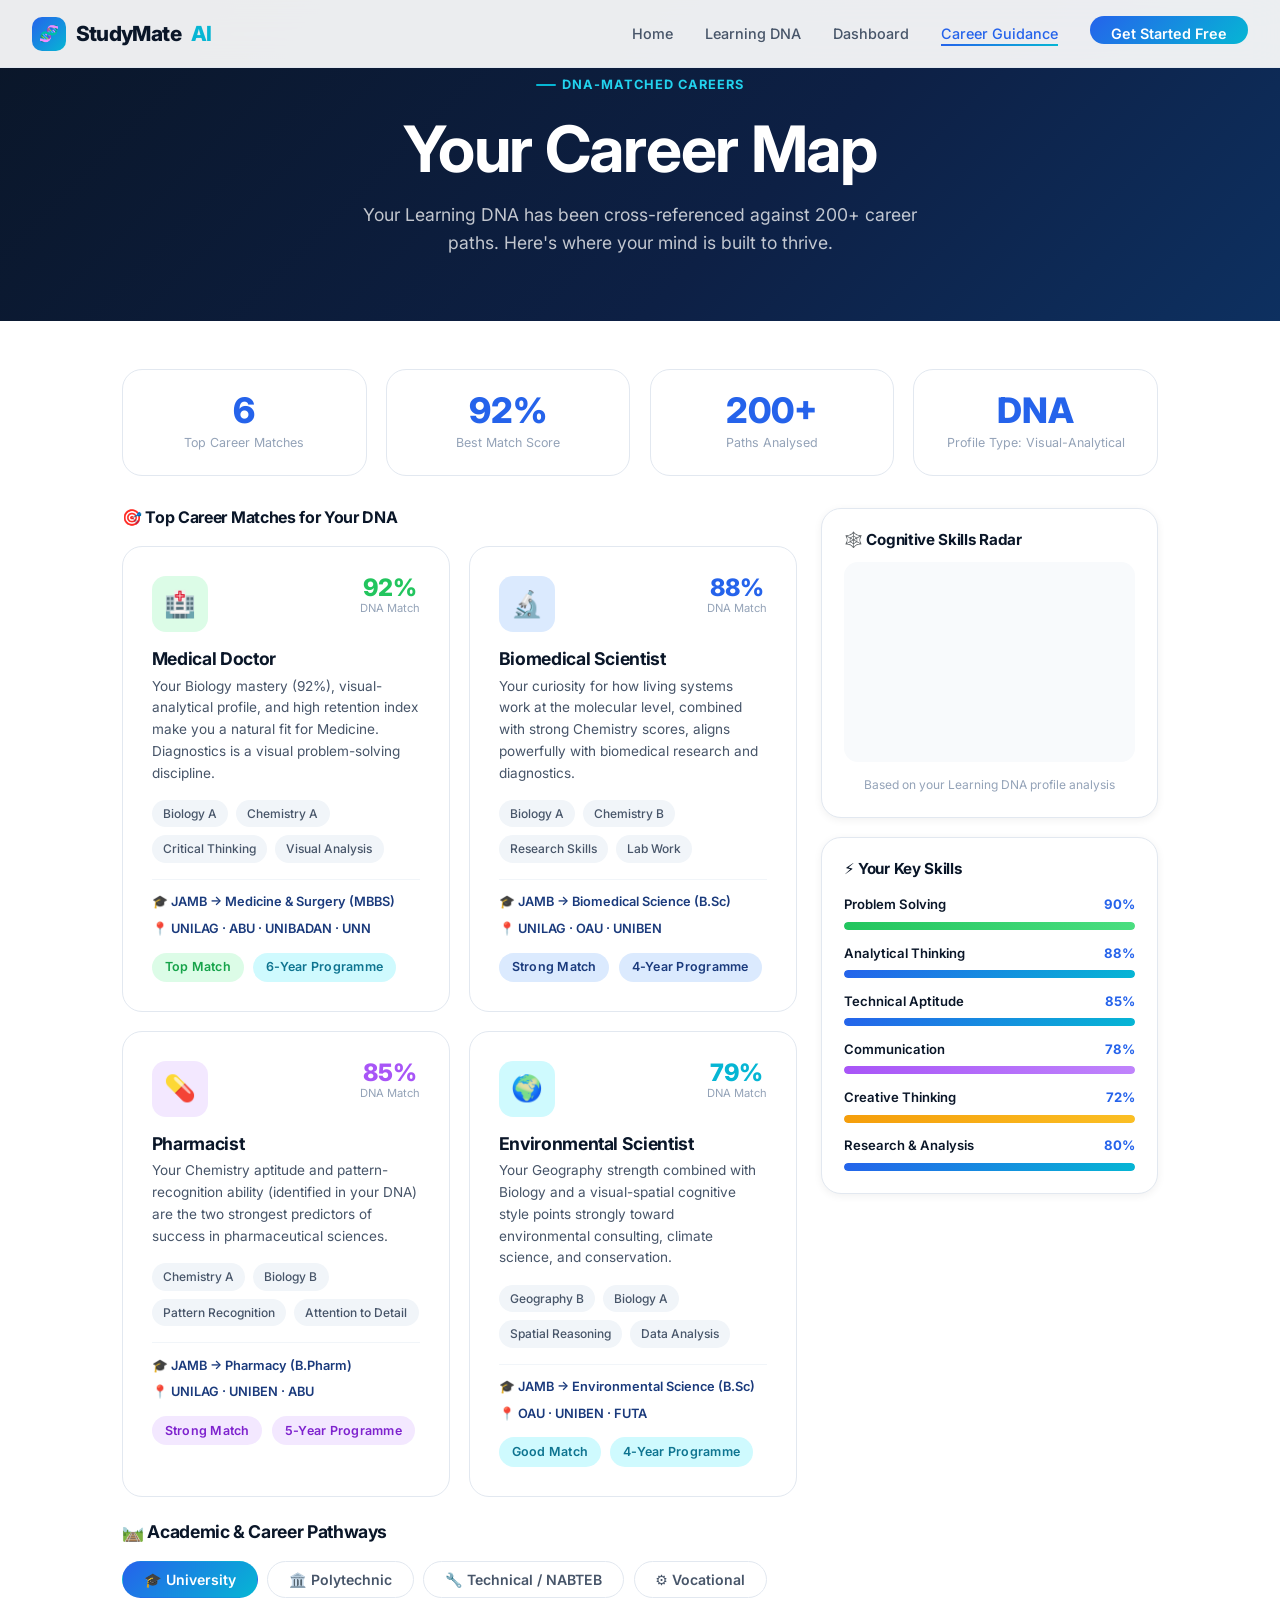
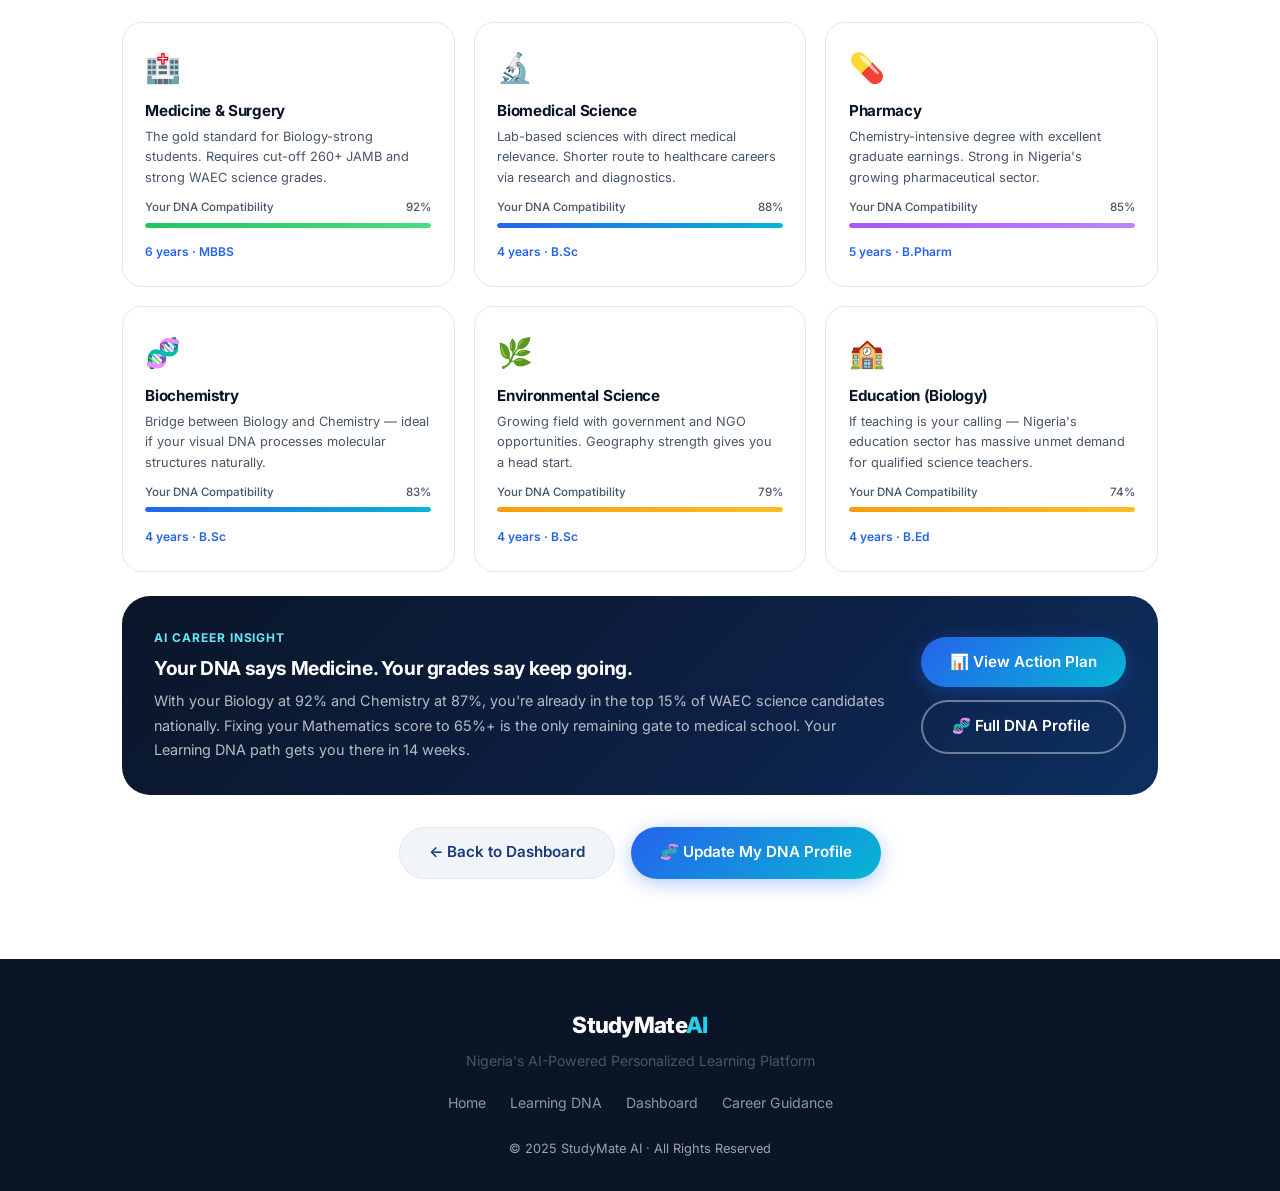
==== career-guidance.html @ 75327c62 "Add files via upload" ====
<!DOCTYPE html>
<html lang="en">
<head>
  <meta charset="UTF-8" />
  <meta name="viewport" content="width=device-width, initial-scale=1.0" />
  <title>Career Guidance — StudyMate AI</title>
  <link rel="stylesheet" href="style.css" />
  <link href="https://fonts.googleapis.com/css2?family=Inter:wght@400;500;600;700;800&display=swap" rel="stylesheet" />
</head>
<body>

<!-- NAVBAR -->
<nav class="navbar">
  <a href="index.html" class="nav-brand">
    <div class="brand-icon">🧬</div>
    StudyMate <span>AI</span>
  </a>
  <ul class="nav-links">
    <li><a href="index.html">Home</a></li>
    <li><a href="learning-dna.html">Learning DNA</a></li>
    <li><a href="dashboard.html">Dashboard</a></li>
    <li><a href="career-guidance.html" class="active">Career Guidance</a></li>
    <li><a href="learning-dna.html" class="nav-cta">Get Started Free</a></li>
  </ul>
  <button class="hamburger" aria-label="Menu">
    <span></span><span></span><span></span>
  </button>
</nav>

<div class="mobile-menu">
  <a href="index.html">Home</a>
  <a href="learning-dna.html">Learning DNA</a>
  <a href="dashboard.html">Dashboard</a>
  <a href="career-guidance.html">Career Guidance</a>
  <a href="learning-dna.html" class="mobile-cta">Get Started Free</a>
</div>

<!-- PAGE HERO -->
<div class="page-hero career-page">
  <div class="section-tag" style="justify-content:center; color:var(--cyan-400);">DNA-Matched Careers</div>
  <h1>Your Career Map</h1>
  <p>Your Learning DNA has been cross-referenced against 200+ career paths. Here's where your mind is built to thrive.</p>
</div>

<!-- CAREER CONTENT -->
<div class="career-content" style="max-width: 1100px; margin: 0 auto;">

  <!-- Summary Stats -->
  <div class="career-summary">
    <div class="career-stat-card">
      <div class="big">6</div>
      <div class="lbl">Top Career Matches</div>
    </div>
    <div class="career-stat-card">
      <div class="big">92%</div>
      <div class="lbl">Best Match Score</div>
    </div>
    <div class="career-stat-card">
      <div class="big">200+</div>
      <div class="lbl">Paths Analysed</div>
    </div>
    <div class="career-stat-card">
      <div class="big">DNA</div>
      <div class="lbl">Profile Type: Visual-Analytical</div>
    </div>
  </div>

  <!-- Main Career Grid + Radar Chart -->
  <div class="career-main-grid" style="margin-bottom: 1.5rem;">

    <!-- Top Career Cards -->
    <div>
      <h3 style="font-size: 1rem; color: var(--blue-900); margin-bottom: 1.2rem;">🎯 Top Career Matches for Your DNA</h3>
      <div class="career-cards-grid">

        <div class="career-card">
          <div class="career-card-header">
            <div class="career-icon fi-green">🏥</div>
            <div class="match-ring">
              <div class="match-num" style="color:var(--green-500);">92%</div>
              <div class="match-lbl">DNA Match</div>
            </div>
          </div>
          <h3>Medical Doctor</h3>
          <p>Your Biology mastery (92%), visual-analytical profile, and high retention index make you a natural fit for Medicine. Diagnostics is a visual problem-solving discipline.</p>
          <div class="skill-tags">
            <span class="skill-tag">Biology A</span>
            <span class="skill-tag">Chemistry A</span>
            <span class="skill-tag">Critical Thinking</span>
            <span class="skill-tag">Visual Analysis</span>
          </div>
          <div style="border-top:1px solid var(--gray-100); padding-top:.8rem; margin-top:.5rem;">
            <div class="pathway">🎓 JAMB → Medicine & Surgery (MBBS)</div>
            <div class="pathway" style="margin-top:.4rem;">📍 UNILAG · ABU · UNIBADAN · UNN</div>
          </div>
          <div style="display:flex; align-items:center; gap:.6rem; margin-top:.8rem;">
            <span class="badge badge-green">Top Match</span>
            <span class="badge badge-cyan">6-Year Programme</span>
          </div>
        </div>

        <div class="career-card">
          <div class="career-card-header">
            <div class="career-icon fi-blue">🔬</div>
            <div class="match-ring">
              <div class="match-num">88%</div>
              <div class="match-lbl">DNA Match</div>
            </div>
          </div>
          <h3>Biomedical Scientist</h3>
          <p>Your curiosity for how living systems work at the molecular level, combined with strong Chemistry scores, aligns powerfully with biomedical research and diagnostics.</p>
          <div class="skill-tags">
            <span class="skill-tag">Biology A</span>
            <span class="skill-tag">Chemistry B</span>
            <span class="skill-tag">Research Skills</span>
            <span class="skill-tag">Lab Work</span>
          </div>
          <div style="border-top:1px solid var(--gray-100); padding-top:.8rem; margin-top:.5rem;">
            <div class="pathway">🎓 JAMB → Biomedical Science (B.Sc)</div>
            <div class="pathway" style="margin-top:.4rem;">📍 UNILAG · OAU · UNIBEN</div>
          </div>
          <div style="display:flex; align-items:center; gap:.6rem; margin-top:.8rem;">
            <span class="badge badge-blue">Strong Match</span>
            <span class="badge badge-blue">4-Year Programme</span>
          </div>
        </div>

        <div class="career-card">
          <div class="career-card-header">
            <div class="career-icon fi-purple">💊</div>
            <div class="match-ring">
              <div class="match-num" style="color:var(--purple-500);">85%</div>
              <div class="match-lbl">DNA Match</div>
            </div>
          </div>
          <h3>Pharmacist</h3>
          <p>Your Chemistry aptitude and pattern-recognition ability (identified in your DNA) are the two strongest predictors of success in pharmaceutical sciences.</p>
          <div class="skill-tags">
            <span class="skill-tag">Chemistry A</span>
            <span class="skill-tag">Biology B</span>
            <span class="skill-tag">Pattern Recognition</span>
            <span class="skill-tag">Attention to Detail</span>
          </div>
          <div style="border-top:1px solid var(--gray-100); padding-top:.8rem; margin-top:.5rem;">
            <div class="pathway">🎓 JAMB → Pharmacy (B.Pharm)</div>
            <div class="pathway" style="margin-top:.4rem;">📍 UNILAG · UNIBEN · ABU</div>
          </div>
          <div style="display:flex; align-items:center; gap:.6rem; margin-top:.8rem;">
            <span class="badge badge-purple">Strong Match</span>
            <span class="badge badge-purple">5-Year Programme</span>
          </div>
        </div>

        <div class="career-card">
          <div class="career-card-header">
            <div class="career-icon fi-cyan">🌍</div>
            <div class="match-ring">
              <div class="match-num" style="color:var(--cyan-500);">79%</div>
              <div class="match-lbl">DNA Match</div>
            </div>
          </div>
          <h3>Environmental Scientist</h3>
          <p>Your Geography strength combined with Biology and a visual-spatial cognitive style points strongly toward environmental consulting, climate science, and conservation.</p>
          <div class="skill-tags">
            <span class="skill-tag">Geography B</span>
            <span class="skill-tag">Biology A</span>
            <span class="skill-tag">Spatial Reasoning</span>
            <span class="skill-tag">Data Analysis</span>
          </div>
          <div style="border-top:1px solid var(--gray-100); padding-top:.8rem; margin-top:.5rem;">
            <div class="pathway">🎓 JAMB → Environmental Science (B.Sc)</div>
            <div class="pathway" style="margin-top:.4rem;">📍 OAU · UNIBEN · FUTA</div>
          </div>
          <div style="display:flex; align-items:center; gap:.6rem; margin-top:.8rem;">
            <span class="badge badge-cyan">Good Match</span>
            <span class="badge badge-cyan">4-Year Programme</span>
          </div>
        </div>

      </div>
    </div>

    <!-- Radar Chart + Skills -->
    <div style="display: flex; flex-direction: column; gap: 1.2rem;">

      <div class="card" style="padding: 1.4rem;">
        <h3 style="font-size:.95rem; color:var(--blue-900); margin-bottom:.8rem;">🕸️ Cognitive Skills Radar</h3>
        <div class="chart-container" style="height: 200px;">
          <canvas id="radarChart" style="width:100%; height:200px;"></canvas>
        </div>
        <p style="font-size:.75rem; color:var(--gray-400); margin-top:.8rem; text-align:center;">Based on your Learning DNA profile analysis</p>
      </div>

      <div class="card" style="padding: 1.4rem;">
        <h3 style="font-size:.95rem; color:var(--blue-900); margin-bottom:1rem;">⚡ Your Key Skills</h3>
        <div style="display: flex; flex-direction: column; gap: .8rem;">
          <div>
            <div class="progress-label"><span style="font-size:.82rem; font-weight:600; color:var(--blue-900);">Problem Solving</span><span style="font-size:.82rem; font-weight:700; color:var(--blue-500);">90%</span></div>
            <div class="progress-track"><div class="progress-fill green" data-width="90"></div></div>
          </div>
          <div>
            <div class="progress-label"><span style="font-size:.82rem; font-weight:600; color:var(--blue-900);">Analytical Thinking</span><span style="font-size:.82rem; font-weight:700; color:var(--blue-500);">88%</span></div>
            <div class="progress-track"><div class="progress-fill" data-width="88"></div></div>
          </div>
          <div>
            <div class="progress-label"><span style="font-size:.82rem; font-weight:600; color:var(--blue-900);">Technical Aptitude</span><span style="font-size:.82rem; font-weight:700; color:var(--blue-500);">85%</span></div>
            <div class="progress-track"><div class="progress-fill" data-width="85"></div></div>
          </div>
          <div>
            <div class="progress-label"><span style="font-size:.82rem; font-weight:600; color:var(--blue-900);">Communication</span><span style="font-size:.82rem; font-weight:700; color:var(--blue-500);">78%</span></div>
            <div class="progress-track"><div class="progress-fill purple" data-width="78"></div></div>
          </div>
          <div>
            <div class="progress-label"><span style="font-size:.82rem; font-weight:600; color:var(--blue-900);">Creative Thinking</span><span style="font-size:.82rem; font-weight:700; color:var(--blue-500);">72%</span></div>
            <div class="progress-track"><div class="progress-fill amber" data-width="72"></div></div>
          </div>
          <div>
            <div class="progress-label"><span style="font-size:.82rem; font-weight:600; color:var(--blue-900);">Research & Analysis</span><span style="font-size:.82rem; font-weight:700; color:var(--blue-500);">80%</span></div>
            <div class="progress-track"><div class="progress-fill" data-width="80"></div></div>
          </div>
        </div>
      </div>

    </div>

  </div><!-- end career-main-grid -->

  <!-- Academic Pathways Tabs -->
  <div class="pathway-section">
    <h3 style="font-size:1.1rem; color:var(--blue-900); margin-bottom:1.2rem;">🛤️ Academic & Career Pathways</h3>

    <div class="pathway-tabs">
      <button class="tab-btn active" data-tab="university-panel">🎓 University</button>
      <button class="tab-btn" data-tab="polytechnic-panel">🏛️ Polytechnic</button>
      <button class="tab-btn" data-tab="technical-panel">🔧 Technical / NABTEB</button>
      <button class="tab-btn" data-tab="vocational-panel">⚙️ Vocational</button>
    </div>

    <!-- University Panel -->
    <div id="university-panel" class="pathway-panel pathway-grid">
      <div class="pathway-card">
        <div class="p-icon">🏥</div>
        <h4>Medicine & Surgery</h4>
        <p>The gold standard for Biology-strong students. Requires cut-off 260+ JAMB and strong WAEC science grades.</p>
        <div style="margin-top:.6rem;">
          <div class="progress-wrap" style="margin-bottom:.3rem;">
            <div class="progress-label" style="font-size:.72rem;"><span>Your DNA Compatibility</span><span>92%</span></div>
            <div class="progress-track" style="height:5px;"><div class="progress-fill green" data-width="92"></div></div>
          </div>
        </div>
        <span class="pathway-duration">6 years · MBBS</span>
      </div>
      <div class="pathway-card">
        <div class="p-icon">🔬</div>
        <h4>Biomedical Science</h4>
        <p>Lab-based sciences with direct medical relevance. Shorter route to healthcare careers via research and diagnostics.</p>
        <div style="margin-top:.6rem;">
          <div class="progress-wrap" style="margin-bottom:.3rem;">
            <div class="progress-label" style="font-size:.72rem;"><span>Your DNA Compatibility</span><span>88%</span></div>
            <div class="progress-track" style="height:5px;"><div class="progress-fill" data-width="88"></div></div>
          </div>
        </div>
        <span class="pathway-duration">4 years · B.Sc</span>
      </div>
      <div class="pathway-card">
        <div class="p-icon">💊</div>
        <h4>Pharmacy</h4>
        <p>Chemistry-intensive degree with excellent graduate earnings. Strong in Nigeria's growing pharmaceutical sector.</p>
        <div style="margin-top:.6rem;">
          <div class="progress-wrap" style="margin-bottom:.3rem;">
            <div class="progress-label" style="font-size:.72rem;"><span>Your DNA Compatibility</span><span>85%</span></div>
            <div class="progress-track" style="height:5px;"><div class="progress-fill purple" data-width="85"></div></div>
          </div>
        </div>
        <span class="pathway-duration">5 years · B.Pharm</span>
      </div>
      <div class="pathway-card">
        <div class="p-icon">🧬</div>
        <h4>Biochemistry</h4>
        <p>Bridge between Biology and Chemistry — ideal if your visual DNA processes molecular structures naturally.</p>
        <div style="margin-top:.6rem;">
          <div class="progress-wrap" style="margin-bottom:.3rem;">
            <div class="progress-label" style="font-size:.72rem;"><span>Your DNA Compatibility</span><span>83%</span></div>
            <div class="progress-track" style="height:5px;"><div class="progress-fill" data-width="83"></div></div>
          </div>
        </div>
        <span class="pathway-duration">4 years · B.Sc</span>
      </div>
      <div class="pathway-card">
        <div class="p-icon">🌿</div>
        <h4>Environmental Science</h4>
        <p>Growing field with government and NGO opportunities. Geography strength gives you a head start.</p>
        <div style="margin-top:.6rem;">
          <div class="progress-wrap" style="margin-bottom:.3rem;">
            <div class="progress-label" style="font-size:.72rem;"><span>Your DNA Compatibility</span><span>79%</span></div>
            <div class="progress-track" style="height:5px;"><div class="progress-fill amber" data-width="79"></div></div>
          </div>
        </div>
        <span class="pathway-duration">4 years · B.Sc</span>
      </div>
      <div class="pathway-card">
        <div class="p-icon">🏫</div>
        <h4>Education (Biology)</h4>
        <p>If teaching is your calling — Nigeria's education sector has massive unmet demand for qualified science teachers.</p>
        <div style="margin-top:.6rem;">
          <div class="progress-wrap" style="margin-bottom:.3rem;">
            <div class="progress-label" style="font-size:.72rem;"><span>Your DNA Compatibility</span><span>74%</span></div>
            <div class="progress-track" style="height:5px;"><div class="progress-fill amber" data-width="74"></div></div>
          </div>
        </div>
        <span class="pathway-duration">4 years · B.Ed</span>
      </div>
    </div>

    <!-- Polytechnic Panel -->
    <div id="polytechnic-panel" class="pathway-panel pathway-grid" style="display:none;">
      <div class="pathway-card">
        <div class="p-icon">🏥</div>
        <h4>Medical Laboratory Science (HND)</h4>
        <p>Polytechnic route to clinical diagnostics. Strong employment in hospitals, labs, and public health agencies.</p>
        <span class="pathway-duration">3 years HND · FCMLS Certification</span>
      </div>
      <div class="pathway-card">
        <div class="p-icon">💉</div>
        <h4>Health Information Management</h4>
        <p>Combines your organisational skills with health systems. Growing field with digital health records expansion.</p>
        <span class="pathway-duration">2 years ND · 2 years HND</span>
      </div>
      <div class="pathway-card">
        <div class="p-icon">🌱</div>
        <h4>Agricultural Technology</h4>
        <p>Food security is one of Nigeria's biggest growth sectors. Your Biology knowledge applies directly here.</p>
        <span class="pathway-duration">2 years ND · 2 years HND</span>
      </div>
      <div class="pathway-card">
        <div class="p-icon">🧪</div>
        <h4>Science Laboratory Technology</h4>
        <p>Prepares you for industrial, pharmaceutical, and research labs across Nigeria and internationally.</p>
        <span class="pathway-duration">2 years ND · 2 years HND</span>
      </div>
      <div class="pathway-card">
        <div class="p-icon">📊</div>
        <h4>Statistics</h4>
        <p>Strong analytical DNA match. Government agencies, banks, and NGOs constantly need data professionals.</p>
        <span class="pathway-duration">2 years ND · 2 years HND</span>
      </div>
      <div class="pathway-card">
        <div class="p-icon">🏛️</div>
        <h4>Public Administration</h4>
        <p>Your communication strength and analytical profile translate well into civil service and government careers.</p>
        <span class="pathway-duration">2 years ND · 2 years HND</span>
      </div>
    </div>

    <!-- Technical Panel -->
    <div id="technical-panel" class="pathway-panel pathway-grid" style="display:none;">
      <div class="pathway-card">
        <div class="p-icon">⚡</div>
        <h4>Electrical Installation Technology</h4>
        <p>High-demand skill across construction, industrial, and renewable energy sectors. Licenses available via NABTEB and SON certification.</p>
        <span class="pathway-duration">2–3 years NABTEB · Trade Test Level 1-3</span>
      </div>
      <div class="pathway-card">
        <div class="p-icon">🔩</div>
        <h4>Mechanical Engineering Technology</h4>
        <p>Covers automotive, manufacturing, and industrial maintenance. Strong graduate employment in oil & gas sector.</p>
        <span class="pathway-duration">2–3 years Technical Certificate</span>
      </div>
      <div class="pathway-card">
        <div class="p-icon">🏗️</div>
        <h4>Building Technology</h4>
        <p>Nigeria's construction boom creates massive demand. Visual spatial skills in your DNA are a natural advantage here.</p>
        <span class="pathway-duration">2 years NABTEB Certificate</span>
      </div>
      <div class="pathway-card">
        <div class="p-icon">💻</div>
        <h4>Computer Craft Practice</h4>
        <p>Entry point to Nigeria's tech ecosystem. Hardware, networking, and basic programming skills in one programme.</p>
        <span class="pathway-duration">1.5–2 years NABTEB Certificate</span>
      </div>
      <div class="pathway-card">
        <div class="p-icon">🍳</div>
        <h4>Catering & Hotel Management</h4>
        <p>Hospitality is growing. Nigeria's tourism sector and hotel industry need trained professionals at every level.</p>
        <span class="pathway-duration">2 years NABTEB Certificate</span>
      </div>
      <div class="pathway-card">
        <div class="p-icon">✂️</div>
        <h4>Fashion Design & Clothing Technology</h4>
        <p>Nigeria's fashion industry is globally recognised. Technical school training opens doors to entrepreneurship and export.</p>
        <span class="pathway-duration">2 years · NABTEB Certified</span>
      </div>
    </div>

    <!-- Vocational Panel -->
    <div id="vocational-panel" class="pathway-panel pathway-grid" style="display:none;">
      <div class="pathway-card">
        <div class="p-icon">☀️</div>
        <h4>Solar Energy Installation</h4>
        <p>Nigeria's #1 fastest-growing trade. With over 80M households off-grid, solar technicians earn ₦200K–₦500K/month.</p>
        <span class="pathway-duration">6 months · NECA Certified</span>
      </div>
      <div class="pathway-card">
        <div class="p-icon">📱</div>
        <h4>Mobile Device & Electronics Repair</h4>
        <p>120M+ smartphones in Nigeria. Certified technicians are in constant demand. Low startup cost, high earning potential.</p>
        <span class="pathway-duration">3–6 months · Self-employed path</span>
      </div>
      <div class="pathway-card">
        <div class="p-icon">🚗</div>
        <h4>Auto Mechanics & Diagnostics</h4>
        <p>Modern vehicles need digital diagnostic skills, not just mechanical. Huge gap in the market for trained technicians.</p>
        <span class="pathway-duration">1 year · FAN / NADDC Certified</span>
      </div>
      <div class="pathway-card">
        <div class="p-icon">🎨</div>
        <h4>Graphic Design & Digital Media</h4>
        <p>Creative economy is booming. Freelance digital designers in Nigeria earn $500–$3000/month serving global clients.</p>
        <span class="pathway-duration">3–6 months intensive · Portfolio-based</span>
      </div>
      <div class="pathway-card">
        <div class="p-icon">🌾</div>
        <h4>Commercial Farming & Agribusiness</h4>
        <p>Government-backed and investor-funded. Aquaculture, poultry, and crop farming remain massively underserved.</p>
        <span class="pathway-duration">6 months · NASC / State ADP Support</span>
      </div>
      <div class="pathway-card">
        <div class="p-icon">🧱</div>
        <h4>Tiling & Interior Finishing</h4>
        <p>Construction finishing trades are in massive shortfall. Skilled tilers earn ₦80K–₦300K/month across Nigeria.</p>
        <span class="pathway-duration">3 months · Trade Certification</span>
      </div>
    </div>

  </div><!-- end pathway-section -->

  <!-- Career Insight Banner -->
  <div style="background: var(--grad-hero); border-radius: var(--radius-xl); padding: 2rem; color: var(--white); margin-top: 1.5rem; display: flex; align-items: center; gap: 2rem; flex-wrap: wrap;">
    <div style="flex: 1; min-width: 250px;">
      <div style="font-size:.75rem; font-weight:700; letter-spacing:.08em; text-transform:uppercase; color:var(--cyan-300); margin-bottom:.6rem;">AI Career Insight</div>
      <h3 style="color:var(--white); margin-bottom:.6rem; font-size:1.2rem;">Your DNA says Medicine. Your grades say keep going.</h3>
      <p style="color:rgba(255,255,255,.7); font-size:.9rem; line-height:1.7;">With your Biology at 92% and Chemistry at 87%, you're already in the top 15% of WAEC science candidates nationally. Fixing your Mathematics score to 65%+ is the only remaining gate to medical school. Your Learning DNA path gets you there in 14 weeks.</p>
    </div>
    <div style="display: flex; flex-direction: column; gap: .8rem; min-width: 200px;">
      <a href="dashboard.html" class="btn btn-primary" style="text-align:center;">📊 View Action Plan</a>
      <a href="learning-dna.html" class="btn btn-outline" style="text-align:center;">🧬 Full DNA Profile</a>
    </div>
  </div>

  <div style="display: flex; gap: 1rem; justify-content: center; margin: 2rem 0; flex-wrap: wrap;">
    <a href="dashboard.html" class="btn btn-secondary">← Back to Dashboard</a>
    <a href="learning-dna.html" class="btn btn-primary">🧬 Update My DNA Profile</a>
  </div>

</div><!-- end career content -->

<!-- FOOTER -->
<footer class="footer">
  <div class="footer-brand">StudyMate<span>AI</span></div>
  <p style="font-size:.88rem; margin-top:.3rem;">Nigeria's AI-Powered Personalized Learning Platform</p>
  <div class="footer-links">
    <a href="index.html">Home</a>
    <a href="learning-dna.html">Learning DNA</a>
    <a href="dashboard.html">Dashboard</a>
    <a href="career-guidance.html">Career Guidance</a>
  </div>
  <div class="footer-copy">© 2025 StudyMate AI · All Rights Reserved</div>
</footer>

<script src="js/app.js"></script>
</body>
</html>
---- style.css ----
/* ============================================
   STUDYMATE AI — style.css
   Design system: Blue-Cyan EdTech Premium
   ============================================ */

/* --- Tokens --- */
:root {
  --blue-900: #0a1628;
  --blue-800: #0d2045;
  --blue-600: #1a3a7c;
  --blue-500: #2563eb;
  --blue-400: #3b82f6;
  --cyan-500: #06b6d4;
  --cyan-400: #22d3ee;
  --cyan-300: #67e8f9;
  --white: #ffffff;
  --gray-50: #f8fafc;
  --gray-100: #f1f5f9;
  --gray-200: #e2e8f0;
  --gray-400: #94a3b8;
  --gray-600: #475569;
  --gray-800: #1e293b;
  --green-500: #22c55e;
  --amber-500: #f59e0b;
  --rose-500: #f43f5e;
  --purple-500: #a855f7;

  --grad-primary: linear-gradient(135deg, var(--blue-500) 0%, var(--cyan-500) 100%);
  --grad-hero: linear-gradient(135deg, var(--blue-900) 0%, var(--blue-800) 60%, #0d3060 100%);
  --grad-card: linear-gradient(135deg, #1e3a8a22 0%, #0891b222 100%);

  --radius-sm: 8px;
  --radius-md: 14px;
  --radius-lg: 20px;
  --radius-xl: 28px;

  --shadow-sm: 0 2px 8px rgba(0,0,0,.06);
  --shadow-md: 0 8px 24px rgba(37,99,235,.10);
  --shadow-lg: 0 20px 60px rgba(37,99,235,.15);
  --shadow-glow: 0 0 40px rgba(6,182,212,.20);

  --font-display: 'Clash Display', 'Plus Jakarta Sans', 'Inter', sans-serif;
  --font-body: 'Inter', 'Segoe UI', system-ui, sans-serif;

  --transition: 0.25s cubic-bezier(.4,0,.2,1);
}

/* --- Reset --- */
*, *::before, *::after { box-sizing: border-box; margin: 0; padding: 0; }
html { scroll-behavior: smooth; }
body {
  font-family: var(--font-body);
  background: var(--white);
  color: var(--gray-800);
  line-height: 1.6;
  -webkit-font-smoothing: antialiased;
}
img { max-width: 100%; display: block; }
a { text-decoration: none; color: inherit; }
ul { list-style: none; }
button { cursor: pointer; border: none; font-family: inherit; }

/* --- Typography --- */
h1, h2, h3, h4, h5 { font-weight: 700; line-height: 1.2; letter-spacing: -0.02em; }
h1 { font-size: clamp(2.4rem, 5vw, 4rem); }
h2 { font-size: clamp(1.8rem, 3.5vw, 2.8rem); }
h3 { font-size: clamp(1.2rem, 2vw, 1.5rem); }
p { color: var(--gray-600); }

/* ============================================
   NAVBAR
   ============================================ */
.navbar {
  position: fixed; top: 0; left: 0; right: 0; z-index: 1000;
  background: rgba(255,255,255,0.92);
  backdrop-filter: blur(16px);
  -webkit-backdrop-filter: blur(16px);
  border-bottom: 1px solid var(--gray-200);
  padding: 0 2rem;
  height: 68px;
  display: flex; align-items: center; justify-content: space-between;
  transition: box-shadow var(--transition);
}
.navbar.scrolled { box-shadow: var(--shadow-md); }
.nav-brand {
  display: flex; align-items: center; gap: .6rem;
  font-size: 1.3rem; font-weight: 800; color: var(--blue-900);
  letter-spacing: -0.03em;
}
.nav-brand .brand-icon {
  width: 34px; height: 34px;
  background: var(--grad-primary);
  border-radius: 10px;
  display: flex; align-items: center; justify-content: center;
  font-size: 1rem;
}
.nav-brand span { color: var(--cyan-500); }

.nav-links {
  display: flex; align-items: center; gap: 2rem;
}
.nav-links a {
  font-size: .9rem; font-weight: 500; color: var(--gray-600);
  position: relative; padding-bottom: 2px;
  transition: color var(--transition);
}
.nav-links a::after {
  content: ''; position: absolute; bottom: -2px; left: 0; right: 0;
  height: 2px; background: var(--grad-primary);
  transform: scaleX(0); transition: transform var(--transition);
}
.nav-links a:hover, .nav-links a.active { color: var(--blue-500); }
.nav-links a:hover::after, .nav-links a.active::after { transform: scaleX(1); }

.nav-cta {
  background: var(--grad-primary);
  color: var(--white) !important;
  padding: .55rem 1.3rem;
  border-radius: 50px;
  font-weight: 600 !important;
  transition: opacity var(--transition), transform var(--transition) !important;
}
.nav-cta::after { display: none !important; }
.nav-cta:hover { opacity: .9; transform: translateY(-1px); color: var(--white) !important; }

.hamburger {
  display: none; flex-direction: column; gap: 5px;
  background: none; padding: 4px;
}
.hamburger span {
  width: 24px; height: 2px; background: var(--gray-800);
  border-radius: 2px; transition: var(--transition);
  display: block;
}
.hamburger.open span:nth-child(1) { transform: rotate(45deg) translate(5px,5px); }
.hamburger.open span:nth-child(2) { opacity: 0; }
.hamburger.open span:nth-child(3) { transform: rotate(-45deg) translate(5px,-5px); }

.mobile-menu {
  display: none; flex-direction: column;
  background: var(--white);
  border-bottom: 1px solid var(--gray-200);
  padding: 1.2rem 2rem 1.6rem;
  gap: 1rem;
  position: fixed; top: 68px; left: 0; right: 0; z-index: 999;
  box-shadow: var(--shadow-md);
}
.mobile-menu a {
  font-size: 1rem; font-weight: 500; color: var(--gray-700);
  padding: .4rem 0;
}
.mobile-menu.open { display: flex; }
.mobile-cta {
  background: var(--grad-primary);
  color: var(--white) !important;
  padding: .7rem 1.4rem;
  border-radius: 50px;
  text-align: center;
  font-weight: 600 !important;
  margin-top: .5rem;
}

/* ============================================
   BUTTONS
   ============================================ */
.btn {
  display: inline-flex; align-items: center; gap: .5rem;
  padding: .8rem 1.8rem;
  border-radius: 50px;
  font-size: .95rem; font-weight: 600;
  transition: transform var(--transition), box-shadow var(--transition), opacity var(--transition);
  cursor: pointer;
}
.btn-primary {
  background: var(--grad-primary);
  color: var(--white);
  box-shadow: 0 4px 20px rgba(37,99,235,.35);
}
.btn-primary:hover { transform: translateY(-2px); box-shadow: 0 8px 30px rgba(37,99,235,.45); }
.btn-outline {
  background: transparent;
  color: var(--white);
  border: 2px solid rgba(255,255,255,.4);
}
.btn-outline:hover { background: rgba(255,255,255,.1); border-color: rgba(255,255,255,.7); }
.btn-secondary {
  background: var(--gray-100);
  color: var(--blue-600);
  border: 1.5px solid var(--gray-200);
}
.btn-secondary:hover { background: var(--gray-200); transform: translateY(-1px); }

/* ============================================
   CARDS
   ============================================ */
.card {
  background: var(--white);
  border-radius: var(--radius-lg);
  border: 1px solid var(--gray-200);
  box-shadow: var(--shadow-sm);
  padding: 1.6rem;
  transition: transform var(--transition), box-shadow var(--transition);
}
.card:hover { transform: translateY(-4px); box-shadow: var(--shadow-md); }

/* ============================================
   BADGES / TAGS
   ============================================ */
.badge {
  display: inline-flex; align-items: center; gap: .35rem;
  padding: .3rem .8rem;
  border-radius: 50px;
  font-size: .78rem; font-weight: 600;
  letter-spacing: .02em;
}
.badge-blue { background: #dbeafe; color: var(--blue-600); }
.badge-cyan { background: #cffafe; color: #0e7490; }
.badge-green { background: #dcfce7; color: #16a34a; }
.badge-amber { background: #fef3c7; color: #b45309; }
.badge-rose { background: #ffe4e6; color: #be123c; }
.badge-purple { background: #f3e8ff; color: #7e22ce; }

/* ============================================
   PROGRESS BARS
   ============================================ */
.progress-wrap { margin: .4rem 0; }
.progress-label {
  display: flex; justify-content: space-between;
  font-size: .82rem; font-weight: 500; color: var(--gray-600); margin-bottom: .4rem;
}
.progress-track {
  height: 8px; background: var(--gray-100); border-radius: 50px; overflow: hidden;
}
.progress-fill {
  height: 100%; border-radius: 50px;
  background: var(--grad-primary);
  transition: width 1.2s cubic-bezier(.4,0,.2,1);
}
.progress-fill.green { background: linear-gradient(90deg, #22c55e, #4ade80); }
.progress-fill.amber { background: linear-gradient(90deg, #f59e0b, #fbbf24); }
.progress-fill.rose { background: linear-gradient(90deg, #f43f5e, #fb7185); }
.progress-fill.purple { background: linear-gradient(90deg, #a855f7, #c084fc); }

/* ============================================
   SECTION HELPERS
   ============================================ */
.section { padding: 6rem 2rem; }
.section-sm { padding: 4rem 2rem; }
.container { max-width: 1180px; margin: 0 auto; }
.section-tag {
  display: inline-flex; align-items: center; gap: .4rem;
  font-size: .8rem; font-weight: 700; letter-spacing: .08em; text-transform: uppercase;
  color: var(--cyan-500); margin-bottom: 1rem;
}
.section-tag::before {
  content: ''; width: 20px; height: 2px; background: var(--cyan-500); border-radius: 2px;
}
.section-title { color: var(--blue-900); margin-bottom: 1rem; }
.section-subtitle { font-size: 1.1rem; color: var(--gray-600); max-width: 600px; line-height: 1.7; }

/* Grid helpers */
.grid-2 { display: grid; grid-template-columns: repeat(2, 1fr); gap: 1.5rem; }
.grid-3 { display: grid; grid-template-columns: repeat(3, 1fr); gap: 1.5rem; }
.grid-4 { display: grid; grid-template-columns: repeat(4, 1fr); gap: 1.2rem; }

/* ============================================
   PAGE HERO (inner pages)
   ============================================ */
.page-hero {
  padding: 7rem 2rem 4rem;
  background: var(--grad-hero);
  color: var(--white);
  text-align: center;
}
.page-hero h1 { color: var(--white); margin-bottom: .8rem; }
.page-hero p { color: rgba(255,255,255,.75); font-size: 1.1rem; max-width: 560px; margin: 0 auto; }

/* ============================================
   STAT NUMBERS
   ============================================ */
.stat-num {
  font-size: 2.4rem; font-weight: 800;
  background: var(--grad-primary);
  -webkit-background-clip: text; -webkit-text-fill-color: transparent; background-clip: text;
  line-height: 1;
}

/* ============================================
   CHART CANVAS WRAPPER
   ============================================ */
.chart-container {
  position: relative; width: 100%; overflow: hidden;
  background: var(--gray-50); border-radius: var(--radius-md);
}

/* ============================================
   CIRCLE PROGRESS
   ============================================ */
.circle-wrap { display: flex; flex-direction: column; align-items: center; gap: .5rem; }
.circle-svg { transform: rotate(-90deg); }
.circle-bg { fill: none; stroke: var(--gray-200); }
.circle-prog { fill: none; stroke-linecap: round; transition: stroke-dashoffset 1.5s cubic-bezier(.4,0,.2,1); }
.circle-label { font-size: .85rem; font-weight: 600; color: var(--gray-600); text-align: center; }

/* ============================================
   FOOTER
   ============================================ */
.footer {
  background: var(--blue-900);
  color: rgba(255,255,255,.6);
  padding: 3rem 2rem 2rem;
  text-align: center;
}
.footer-brand {
  font-size: 1.4rem; font-weight: 800; color: var(--white);
  margin-bottom: .5rem; letter-spacing: -0.03em;
}
.footer-brand span { color: var(--cyan-400); }
.footer-links {
  display: flex; justify-content: center; flex-wrap: wrap; gap: 1.5rem;
  margin: 1.2rem 0; font-size: .88rem;
}
.footer-links a { color: rgba(255,255,255,.55); transition: color var(--transition); }
.footer-links a:hover { color: var(--cyan-400); }
.footer-copy { font-size: .8rem; margin-top: 1.5rem; }

/* ============================================
   ANIMATIONS
   ============================================ */
@keyframes fadeUp {
  from { opacity: 0; transform: translateY(24px); }
  to   { opacity: 1; transform: translateY(0); }
}
@keyframes float {
  0%,100% { transform: translateY(0); }
  50%      { transform: translateY(-10px); }
}
@keyframes pulse-ring {
  0%   { transform: scale(1); opacity: .6; }
  100% { transform: scale(1.35); opacity: 0; }
}
.anim-fadeup { animation: fadeUp .7s ease both; }
.anim-delay-1 { animation-delay: .1s; }
.anim-delay-2 { animation-delay: .2s; }
.anim-delay-3 { animation-delay: .35s; }
.anim-delay-4 { animation-delay: .5s; }

/* ============================================
   HOME PAGE SPECIFIC
   ============================================ */

/* Hero */
.hero {
  min-height: 100vh;
  background: var(--grad-hero);
  display: flex; align-items: center;
  position: relative; overflow: hidden;
  padding: 7rem 2rem 5rem;
}
.hero::before {
  content: '';
  position: absolute; inset: 0;
  background: radial-gradient(ellipse 60% 80% at 70% 50%, rgba(6,182,212,.18) 0%, transparent 70%);
  pointer-events: none;
}
.hero-grid {
  display: grid;
  grid-template-columns: 1fr 1fr;
  gap: 4rem; align-items: center;
  max-width: 1180px; margin: 0 auto; width: 100%;
}
.hero-content { color: var(--white); }
.hero-eyebrow {
  display: inline-flex; align-items: center; gap: .5rem;
  background: rgba(6,182,212,.15);
  border: 1px solid rgba(6,182,212,.35);
  border-radius: 50px;
  padding: .4rem 1rem;
  font-size: .82rem; font-weight: 600; color: var(--cyan-300);
  letter-spacing: .06em; text-transform: uppercase;
  margin-bottom: 1.4rem;
}
.hero-eyebrow .dot {
  width: 7px; height: 7px; border-radius: 50%;
  background: var(--cyan-400);
  position: relative;
}
.hero-eyebrow .dot::after {
  content: ''; position: absolute; inset: -3px;
  border-radius: 50%; background: var(--cyan-400);
  animation: pulse-ring 1.5s ease-out infinite;
}
.hero h1 { color: var(--white); margin-bottom: 1.2rem; }
.hero h1 em {
  font-style: normal;
  background: linear-gradient(90deg, var(--cyan-400), #a5f3fc);
  -webkit-background-clip: text; -webkit-text-fill-color: transparent; background-clip: text;
}
.hero-sub { font-size: 1.1rem; color: rgba(255,255,255,.72); line-height: 1.75; margin-bottom: 2rem; max-width: 480px; }
.hero-btns { display: flex; gap: 1rem; flex-wrap: wrap; margin-bottom: 2.5rem; }
.hero-stats { display: flex; gap: 2rem; flex-wrap: wrap; }
.hero-stat { display: flex; flex-direction: column; }
.hero-stat strong { font-size: 1.6rem; font-weight: 800; color: var(--white); }
.hero-stat span { font-size: .8rem; color: rgba(255,255,255,.55); }

/* Hero visual card */
.hero-visual { display: flex; justify-content: center; animation: float 4s ease-in-out infinite; }
.dna-card {
  background: rgba(255,255,255,.07);
  backdrop-filter: blur(20px);
  border: 1px solid rgba(255,255,255,.15);
  border-radius: var(--radius-xl);
  padding: 2rem;
  width: 340px;
  box-shadow: var(--shadow-glow), 0 30px 80px rgba(0,0,0,.35);
}
.dna-card-header {
  display: flex; align-items: center; justify-content: space-between; margin-bottom: 1.5rem;
}
.dna-card-title { font-size: .85rem; font-weight: 700; color: rgba(255,255,255,.6); letter-spacing: .06em; text-transform: uppercase; }
.dna-badge {
  background: linear-gradient(90deg, var(--blue-500), var(--cyan-500));
  color: var(--white); font-size: .7rem; font-weight: 700;
  padding: .25rem .7rem; border-radius: 50px; letter-spacing: .04em;
}
.dna-name { font-size: 1.2rem; font-weight: 700; color: var(--white); margin-bottom: .3rem; }
.dna-school { font-size: .8rem; color: rgba(255,255,255,.5); margin-bottom: 1.4rem; }
.dna-metrics { display: flex; flex-direction: column; gap: .9rem; margin-bottom: 1.4rem; }
.dna-metric-row { display: flex; align-items: center; gap: .8rem; }
.dna-metric-icon {
  width: 32px; height: 32px; border-radius: 8px;
  background: rgba(255,255,255,.1);
  display: flex; align-items: center; justify-content: center;
  font-size: .9rem; flex-shrink: 0;
}
.dna-metric-info { flex: 1; }
.dna-metric-label { font-size: .75rem; color: rgba(255,255,255,.5); margin-bottom: 2px; }
.dna-metric-bar { height: 5px; background: rgba(255,255,255,.12); border-radius: 50px; overflow: hidden; }
.dna-metric-fill { height: 100%; border-radius: 50px; background: var(--grad-primary); }
.dna-metric-pct { font-size: .8rem; font-weight: 700; color: var(--white); min-width: 30px; text-align: right; }
.dna-footer { display: flex; align-items: center; justify-content: space-between; }
.dna-style-tag {
  background: rgba(6,182,212,.25); color: var(--cyan-300);
  border-radius: 6px; padding: .3rem .7rem;
  font-size: .75rem; font-weight: 600;
}
.dna-score { font-size: 1.4rem; font-weight: 800; color: var(--white); }
.dna-score-label { font-size: .7rem; color: rgba(255,255,255,.5); }

/* Features section */
.features { background: var(--gray-50); }
.features-grid {
  display: grid; grid-template-columns: repeat(3, 1fr); gap: 1.5rem; margin-top: 3rem;
}
.feature-card {
  background: var(--white);
  border-radius: var(--radius-lg);
  border: 1px solid var(--gray-200);
  padding: 2rem;
  transition: transform var(--transition), box-shadow var(--transition);
}
.feature-card:hover { transform: translateY(-6px); box-shadow: var(--shadow-lg); }
.feature-icon {
  width: 52px; height: 52px; border-radius: 14px;
  display: flex; align-items: center; justify-content: center;
  font-size: 1.5rem; margin-bottom: 1.2rem;
}
.fi-blue { background: #dbeafe; }
.fi-cyan { background: #cffafe; }
.fi-green { background: #dcfce7; }
.fi-purple { background: #f3e8ff; }
.fi-amber { background: #fef3c7; }
.fi-rose { background: #ffe4e6; }
.feature-card h3 { color: var(--blue-900); margin-bottom: .6rem; font-size: 1.1rem; }
.feature-card p { font-size: .9rem; }

/* DNA section */
.dna-section { background: var(--blue-900); color: var(--white); overflow: hidden; position: relative; }
.dna-section::before {
  content: ''; position: absolute; top: -40%; right: -10%;
  width: 500px; height: 500px; border-radius: 50%;
  background: radial-gradient(circle, rgba(6,182,212,.15) 0%, transparent 70%);
}
.dna-section-grid { display: grid; grid-template-columns: 1fr 1fr; gap: 5rem; align-items: center; }
.dna-section .section-tag { color: var(--cyan-400); }
.dna-section .section-tag::before { background: var(--cyan-400); }
.dna-section .section-title { color: var(--white); }
.dna-section .section-subtitle { color: rgba(255,255,255,.65); }
.dna-pillars { display: flex; flex-direction: column; gap: 1rem; margin-top: 2rem; }
.dna-pillar {
  display: flex; align-items: flex-start; gap: 1rem;
  background: rgba(255,255,255,.05);
  border: 1px solid rgba(255,255,255,.08);
  border-radius: var(--radius-md); padding: 1.2rem;
  transition: background var(--transition), border-color var(--transition);
}
.dna-pillar:hover { background: rgba(255,255,255,.09); border-color: rgba(6,182,212,.3); }
.dna-pillar-icon {
  width: 40px; height: 40px; border-radius: 10px; flex-shrink: 0;
  display: flex; align-items: center; justify-content: center; font-size: 1.1rem;
}
.dna-pillar-icon.blue { background: rgba(37,99,235,.3); }
.dna-pillar-icon.cyan { background: rgba(6,182,212,.25); }
.dna-pillar-icon.green { background: rgba(34,197,94,.25); }
.dna-pillar-icon.purple { background: rgba(168,85,247,.25); }
.dna-pillar h4 { font-size: 1rem; color: var(--white); margin-bottom: .2rem; }
.dna-pillar p { font-size: .85rem; color: rgba(255,255,255,.55); }

/* DNA visual right side */
.dna-visual-grid { display: grid; grid-template-columns: 1fr 1fr; gap: 1rem; }
.dna-vis-card {
  background: rgba(255,255,255,.06);
  border: 1px solid rgba(255,255,255,.1);
  border-radius: var(--radius-md);
  padding: 1.2rem;
  text-align: center;
}
.dna-vis-card .num { font-size: 1.8rem; font-weight: 800; color: var(--cyan-400); }
.dna-vis-card .lbl { font-size: .78rem; color: rgba(255,255,255,.5); margin-top: .2rem; }

/* Testimonials / Student section */
.students { background: var(--white); }
.student-cards { display: grid; grid-template-columns: repeat(3,1fr); gap: 1.5rem; margin-top: 3rem; }
.student-card {
  border: 1px solid var(--gray-200); border-radius: var(--radius-lg);
  padding: 1.8rem; position: relative; overflow: hidden;
  transition: transform var(--transition), box-shadow var(--transition);
}
.student-card:hover { transform: translateY(-4px); box-shadow: var(--shadow-md); }
.student-card::before {
  content: '"'; position: absolute; top: .8rem; right: 1.2rem;
  font-size: 5rem; line-height: 1; color: var(--gray-100);
  font-family: Georgia, serif;
}
.student-avatar {
  width: 48px; height: 48px; border-radius: 50%;
  display: flex; align-items: center; justify-content: center;
  font-size: 1.3rem; margin-bottom: 1rem;
  background: var(--grad-primary);
  color: var(--white); font-weight: 700;
}
.student-quote { font-size: .9rem; color: var(--gray-600); line-height: 1.7; margin-bottom: 1.2rem; }
.student-name { font-size: .9rem; font-weight: 700; color: var(--blue-900); }
.student-label { font-size: .78rem; color: var(--gray-400); }

/* CTA band */
.cta-band {
  background: var(--grad-primary); color: var(--white);
  padding: 5rem 2rem; text-align: center;
}
.cta-band h2 { color: var(--white); margin-bottom: 1rem; }
.cta-band p { color: rgba(255,255,255,.8); font-size: 1.1rem; margin-bottom: 2rem; }
.cta-band .btn-outline { border-color: rgba(255,255,255,.5); }

/* ============================================
   LEARNING DNA PAGE
   ============================================ */
.dna-page { padding-top: 68px; }
.dna-content { padding: 3rem 2rem; }

.profile-header-card {
  background: var(--grad-hero);
  border-radius: var(--radius-xl);
  padding: 2.5rem;
  color: var(--white);
  display: flex; align-items: center; gap: 2rem;
  margin-bottom: 2rem;
  position: relative; overflow: hidden;
}
.profile-header-card::before {
  content: ''; position: absolute; right: -60px; top: -60px;
  width: 200px; height: 200px; border-radius: 50%;
  background: rgba(6,182,212,.15);
}
.profile-avatar {
  width: 80px; height: 80px; border-radius: 50%;
  background: var(--grad-primary);
  border: 3px solid rgba(255,255,255,.3);
  display: flex; align-items: center; justify-content: center;
  font-size: 2rem; font-weight: 700; color: var(--white);
  flex-shrink: 0;
}
.profile-meta h2 { color: var(--white); font-size: 1.6rem; margin-bottom: .3rem; }
.profile-meta p { color: rgba(255,255,255,.65); font-size: .9rem; }
.profile-dna-badge {
  margin-left: auto; text-align: center;
  background: rgba(255,255,255,.1); border-radius: var(--radius-lg);
  padding: 1.2rem 2rem; border: 1px solid rgba(255,255,255,.2);
}
.profile-dna-badge .score { font-size: 3rem; font-weight: 800; color: var(--cyan-400); line-height: 1; }
.profile-dna-badge .score-label { font-size: .75rem; color: rgba(255,255,255,.6); margin-top: .3rem; }

.dna-grid { display: grid; grid-template-columns: 1fr 1fr; gap: 1.5rem; margin-bottom: 1.5rem; }
.dna-full { grid-column: 1 / -1; }

.metric-card { background: var(--white); border: 1px solid var(--gray-200); border-radius: var(--radius-lg); padding: 1.6rem; }
.metric-card h3 { font-size: 1rem; color: var(--blue-900); margin-bottom: 1.2rem; display: flex; align-items: center; gap: .5rem; }
.metric-card h3 .icon { font-size: 1.1rem; }

.style-tags { display: flex; flex-wrap: wrap; gap: .6rem; margin-top: .8rem; }

.strengths-grid { display: grid; grid-template-columns: repeat(3,1fr); gap: .8rem; }
.strength-item {
  background: var(--grad-card);
  border: 1px solid var(--gray-200); border-radius: var(--radius-md);
  padding: 1rem; text-align: center;
}
.strength-item .subj { font-size: .85rem; font-weight: 600; color: var(--blue-900); margin-bottom: .4rem; }
.strength-item .pct { font-size: 1.4rem; font-weight: 800; color: var(--blue-500); }

.weak-areas { display: flex; flex-direction: column; gap: .8rem; }
.weak-item {
  display: flex; align-items: center; justify-content: space-between;
  background: #fff5f5; border: 1px solid #fecdd3;
  border-radius: var(--radius-md); padding: .9rem 1.2rem;
}
.weak-item .subj { font-size: .88rem; font-weight: 600; color: #9f1239; }
.weak-item .tip { font-size: .78rem; color: #be123c; }

.career-compat { display: flex; flex-direction: column; gap: .9rem; }
.career-compat-item { display: flex; align-items: center; gap: 1rem; }
.career-compat-label { font-size: .88rem; font-weight: 600; color: var(--blue-900); min-width: 140px; }

/* DNA profile animated card */
.dna-profile-card {
  background: var(--grad-hero);
  border-radius: var(--radius-xl); padding: 2rem;
  color: var(--white); position: relative; overflow: hidden;
}
.dna-helix {
  display: flex; justify-content: center; align-items: center;
  height: 120px; margin: 1rem 0;
  font-size: 3rem; letter-spacing: .3em;
  opacity: .35; user-select: none;
}
.dna-insights { display: flex; flex-direction: column; gap: .7rem; margin-top: 1rem; }
.dna-insight-row {
  display: flex; align-items: center; gap: .8rem;
  background: rgba(255,255,255,.07); border-radius: 10px; padding: .8rem 1rem;
}
.insight-icon { font-size: 1rem; }
.insight-text { font-size: .82rem; color: rgba(255,255,255,.8); }

/* ============================================
   DASHBOARD PAGE
   ============================================ */
.dashboard-page { padding-top: 68px; }
.dashboard-content { padding: 3rem 2rem; }

.dash-welcome {
  display: flex; align-items: center; justify-content: space-between;
  margin-bottom: 2rem; flex-wrap: wrap; gap: 1rem;
}
.dash-welcome h2 { font-size: 1.8rem; color: var(--blue-900); }
.dash-welcome p { color: var(--gray-600); font-size: .95rem; }
.dash-date {
  background: var(--gray-100); border-radius: var(--radius-md);
  padding: .7rem 1.2rem; font-size: .85rem; font-weight: 600; color: var(--gray-600);
}

.kpi-row { display: grid; grid-template-columns: repeat(4,1fr); gap: 1.2rem; margin-bottom: 2rem; }
.kpi-card {
  background: var(--white); border: 1px solid var(--gray-200);
  border-radius: var(--radius-lg); padding: 1.4rem;
  display: flex; align-items: center; gap: 1rem;
}
.kpi-icon {
  width: 48px; height: 48px; border-radius: 12px;
  display: flex; align-items: center; justify-content: center; font-size: 1.3rem; flex-shrink: 0;
}
.kpi-value { font-size: 1.6rem; font-weight: 800; color: var(--blue-900); line-height: 1; }
.kpi-label { font-size: .78rem; color: var(--gray-400); margin-top: .2rem; }
.kpi-trend { font-size: .75rem; font-weight: 600; margin-top: .3rem; }
.kpi-trend.up { color: var(--green-500); }
.kpi-trend.down { color: var(--rose-500); }

.dash-main-grid { display: grid; grid-template-columns: 2fr 1fr; gap: 1.5rem; margin-bottom: 1.5rem; }
.dash-side-grid { display: grid; grid-template-columns: 1fr 1fr; gap: 1.5rem; }

.subject-grid { display: grid; grid-template-columns: repeat(3,1fr); gap: 1rem; margin-top: 1rem; }
.subject-card {
  border-radius: var(--radius-md); padding: 1.2rem;
  border: 1.5px solid var(--gray-200);
  transition: transform var(--transition), box-shadow var(--transition);
}
.subject-card:hover { transform: translateY(-3px); box-shadow: var(--shadow-md); }
.subject-card .subj-name { font-size: .88rem; font-weight: 700; color: var(--blue-900); margin-bottom: .5rem; }
.subject-card .subj-score { font-size: 1.6rem; font-weight: 800; margin-bottom: .4rem; }
.subject-card .subj-status { font-size: .75rem; font-weight: 600; }

.activity-list { display: flex; flex-direction: column; gap: .8rem; margin-top: 1rem; }
.activity-item {
  display: flex; align-items: center; gap: .9rem;
  padding: .7rem; border-radius: var(--radius-md);
  background: var(--gray-50); border: 1px solid var(--gray-100);
}
.activity-dot {
  width: 10px; height: 10px; border-radius: 50%; flex-shrink: 0;
}
.activity-text { flex: 1; }
.activity-title { font-size: .85rem; font-weight: 600; color: var(--blue-900); }
.activity-sub { font-size: .75rem; color: var(--gray-400); }
.activity-time { font-size: .75rem; color: var(--gray-400); white-space: nowrap; }

.goal-list { display: flex; flex-direction: column; gap: .9rem; margin-top: 1rem; }
.goal-item { display: flex; flex-direction: column; gap: .3rem; }
.goal-header { display: flex; align-items: center; justify-content: space-between; }
.goal-name { font-size: .88rem; font-weight: 600; color: var(--blue-900); }
.goal-pct { font-size: .82rem; font-weight: 700; color: var(--blue-500); }

.rec-list { display: flex; flex-direction: column; gap: .8rem; margin-top: 1rem; }
.rec-item {
  display: flex; align-items: flex-start; gap: .8rem;
  background: var(--gray-50); border-radius: var(--radius-md); padding: 1rem;
  border-left: 3px solid var(--blue-500);
}
.rec-icon { font-size: 1.1rem; flex-shrink: 0; margin-top: .1rem; }
.rec-title { font-size: .88rem; font-weight: 600; color: var(--blue-900); margin-bottom: .2rem; }
.rec-desc { font-size: .78rem; color: var(--gray-600); }

/* Bar chart */
.bar-chart { display: flex; align-items: flex-end; gap: .5rem; height: 120px; padding-top: 1rem; }
.bar-group { flex: 1; display: flex; flex-direction: column; align-items: center; gap: .4rem; }
.bar {
  width: 100%; border-radius: 6px 6px 0 0;
  background: var(--grad-primary); min-height: 10px;
  transition: height 1s ease;
}
.bar.secondary { background: linear-gradient(180deg, var(--cyan-400), var(--cyan-500)); opacity: .5; }
.bar-label { font-size: .72rem; color: var(--gray-400); font-weight: 500; }

/* ============================================
   CAREER GUIDANCE PAGE
   ============================================ */
.career-page { padding-top: 68px; }
.career-content { padding: 3rem 2rem; }

.career-summary {
  display: grid; grid-template-columns: repeat(4,1fr); gap: 1.2rem; margin-bottom: 2rem;
}
.career-stat-card {
  background: var(--white); border: 1px solid var(--gray-200);
  border-radius: var(--radius-lg); padding: 1.4rem; text-align: center;
}
.career-stat-card .big { font-size: 2.2rem; font-weight: 800; color: var(--blue-500); line-height: 1; }
.career-stat-card .lbl { font-size: .78rem; color: var(--gray-400); margin-top: .3rem; }

.career-main-grid { display: grid; grid-template-columns: 2fr 1fr; gap: 1.5rem; margin-bottom: 1.5rem; }

.career-card {
  background: var(--white); border: 1px solid var(--gray-200);
  border-radius: var(--radius-lg); padding: 1.8rem;
  transition: transform var(--transition), box-shadow var(--transition);
}
.career-card:hover { transform: translateY(-4px); box-shadow: var(--shadow-lg); }
.career-card-header { display: flex; align-items: flex-start; justify-content: space-between; margin-bottom: 1rem; }
.career-icon {
  width: 56px; height: 56px; border-radius: 14px;
  display: flex; align-items: center; justify-content: center; font-size: 1.6rem;
  flex-shrink: 0;
}
.match-ring { text-align: center; }
.match-num { font-size: 1.5rem; font-weight: 800; color: var(--blue-500); line-height: 1; }
.match-lbl { font-size: .7rem; color: var(--gray-400); }

.career-card h3 { font-size: 1.1rem; color: var(--blue-900); margin-bottom: .4rem; }
.career-card p { font-size: .85rem; color: var(--gray-600); margin-bottom: 1rem; }
.skill-tags { display: flex; flex-wrap: wrap; gap: .5rem; margin-bottom: 1rem; }
.skill-tag {
  background: var(--gray-100); color: var(--gray-600);
  border-radius: 50px; padding: .25rem .7rem;
  font-size: .75rem; font-weight: 500;
}
.pathway { font-size: .8rem; color: var(--blue-600); font-weight: 600; }
.pathway span { color: var(--gray-400); font-weight: 400; margin-left: .3rem; }

.career-cards-grid { display: grid; grid-template-columns: repeat(2,1fr); gap: 1.2rem; }

.pathway-section { margin-top: 1.5rem; }
.pathway-tabs { display: flex; gap: .6rem; margin-bottom: 1.5rem; flex-wrap: wrap; }
.tab-btn {
  padding: .55rem 1.3rem;
  border-radius: 50px; font-size: .88rem; font-weight: 600;
  border: 1.5px solid var(--gray-200); background: var(--white);
  color: var(--gray-600); transition: all var(--transition);
}
.tab-btn.active { background: var(--grad-primary); color: var(--white); border-color: transparent; }
.tab-btn:hover:not(.active) { border-color: var(--blue-400); color: var(--blue-500); }

.pathway-grid { display: grid; grid-template-columns: repeat(3,1fr); gap: 1.2rem; }
.pathway-card {
  border: 1.5px solid var(--gray-200); border-radius: var(--radius-lg);
  padding: 1.4rem; transition: all var(--transition);
}
.pathway-card:hover { border-color: var(--blue-400); box-shadow: var(--shadow-md); transform: translateY(-3px); }
.pathway-card .p-icon { font-size: 1.8rem; margin-bottom: .7rem; }
.pathway-card h4 { font-size: .95rem; font-weight: 700; color: var(--blue-900); margin-bottom: .4rem; }
.pathway-card p { font-size: .8rem; line-height: 1.6; }
.pathway-duration { display: inline-block; font-size: .75rem; font-weight: 600; color: var(--blue-500); margin-top: .6rem; }

/* ============================================
   RESPONSIVE
   ============================================ */
@media (max-width: 1024px) {
  .kpi-row { grid-template-columns: repeat(2,1fr); }
  .career-summary { grid-template-columns: repeat(2,1fr); }
  .features-grid { grid-template-columns: repeat(2,1fr); }
  .student-cards { grid-template-columns: repeat(2,1fr); }
}

@media (max-width: 768px) {
  .nav-links { display: none; }
  .hamburger { display: flex; }

  .hero-grid { grid-template-columns: 1fr; gap: 2.5rem; }
  .hero-visual { display: none; }
  .hero { min-height: auto; padding: 7rem 1.5rem 4rem; }

  .features-grid { grid-template-columns: 1fr; }
  .dna-section-grid { grid-template-columns: 1fr; gap: 2.5rem; }
  .dna-visual-grid { display: none; }
  .student-cards { grid-template-columns: 1fr; }

  .grid-2, .grid-3, .grid-4 { grid-template-columns: 1fr; }
  .dash-main-grid { grid-template-columns: 1fr; }
  .dash-side-grid { grid-template-columns: 1fr; }
  .career-main-grid { grid-template-columns: 1fr; }
  .career-cards-grid { grid-template-columns: 1fr; }
  .pathway-grid { grid-template-columns: 1fr; }
  .kpi-row { grid-template-columns: repeat(2,1fr); }

  .dna-grid { grid-template-columns: 1fr; }
  .strengths-grid { grid-template-columns: repeat(2,1fr); }
  .subject-grid { grid-template-columns: repeat(2,1fr); }

  .profile-header-card { flex-direction: column; text-align: center; }
  .profile-dna-badge { margin-left: 0; }

  .career-summary { grid-template-columns: repeat(2,1fr); }

  .section { padding: 4rem 1.2rem; }
  .dna-content, .dashboard-content, .career-content { padding: 2rem 1.2rem; }
}

@media (max-width: 480px) {
  .kpi-row { grid-template-columns: 1fr 1fr; }
  .strengths-grid { grid-template-columns: 1fr 1fr; }
  .subject-grid { grid-template-columns: 1fr; }
  .hero-stats { gap: 1.2rem; }
}
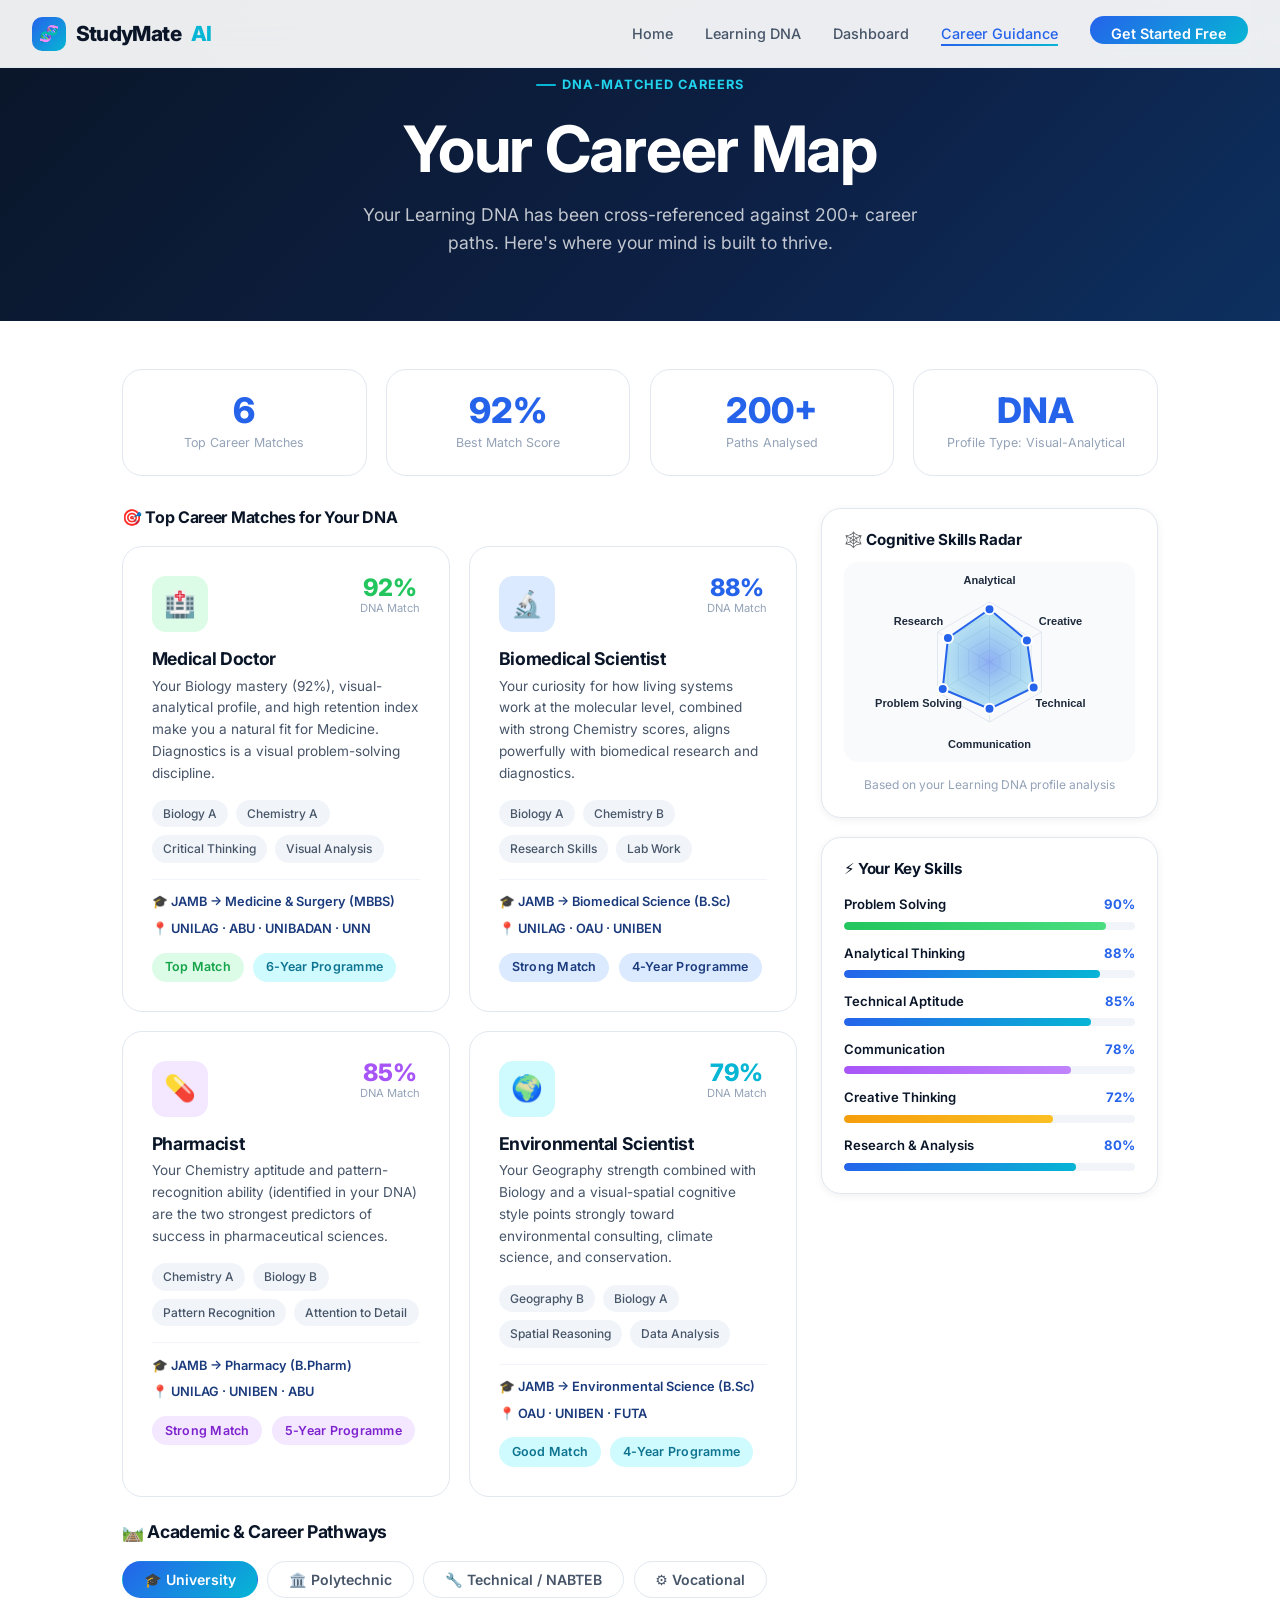
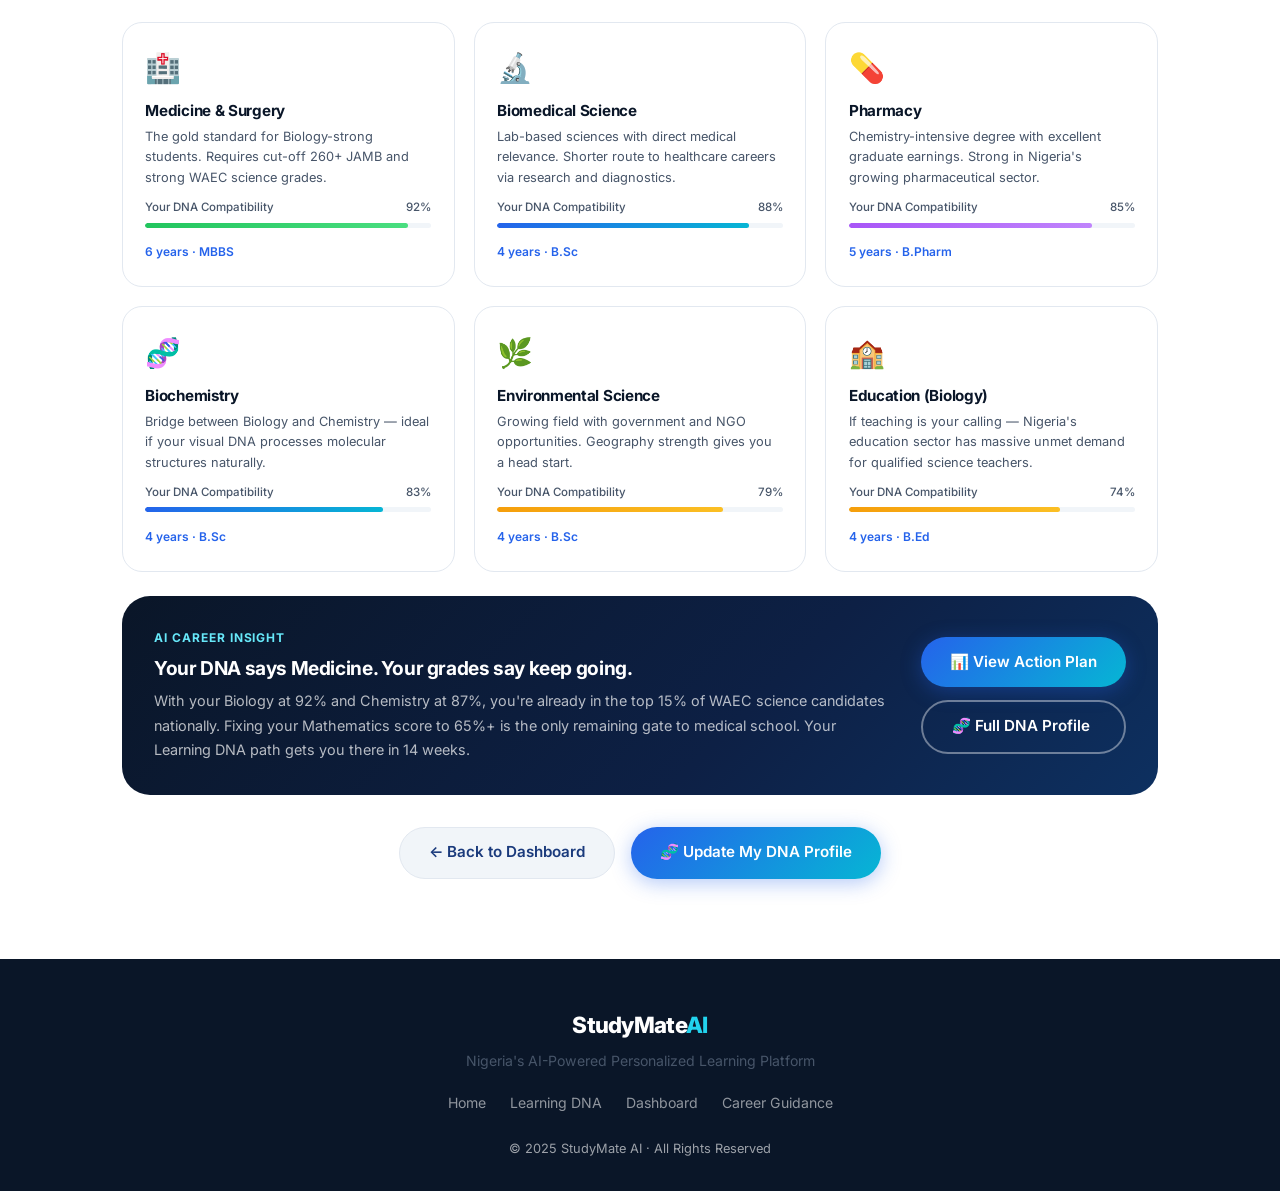
==== commit b7ad6fb0: "Update script source path in career-guidance.html" ====
--- a/career-guidance.html
+++ b/career-guidance.html
@@ -467,6 +467,6 @@
   <div class="footer-copy">© 2025 StudyMate AI · All Rights Reserved</div>
 </footer>
 
-<script src="js/app.js"></script>
+<script src="app.js"></script>
 </body>
 </html>
